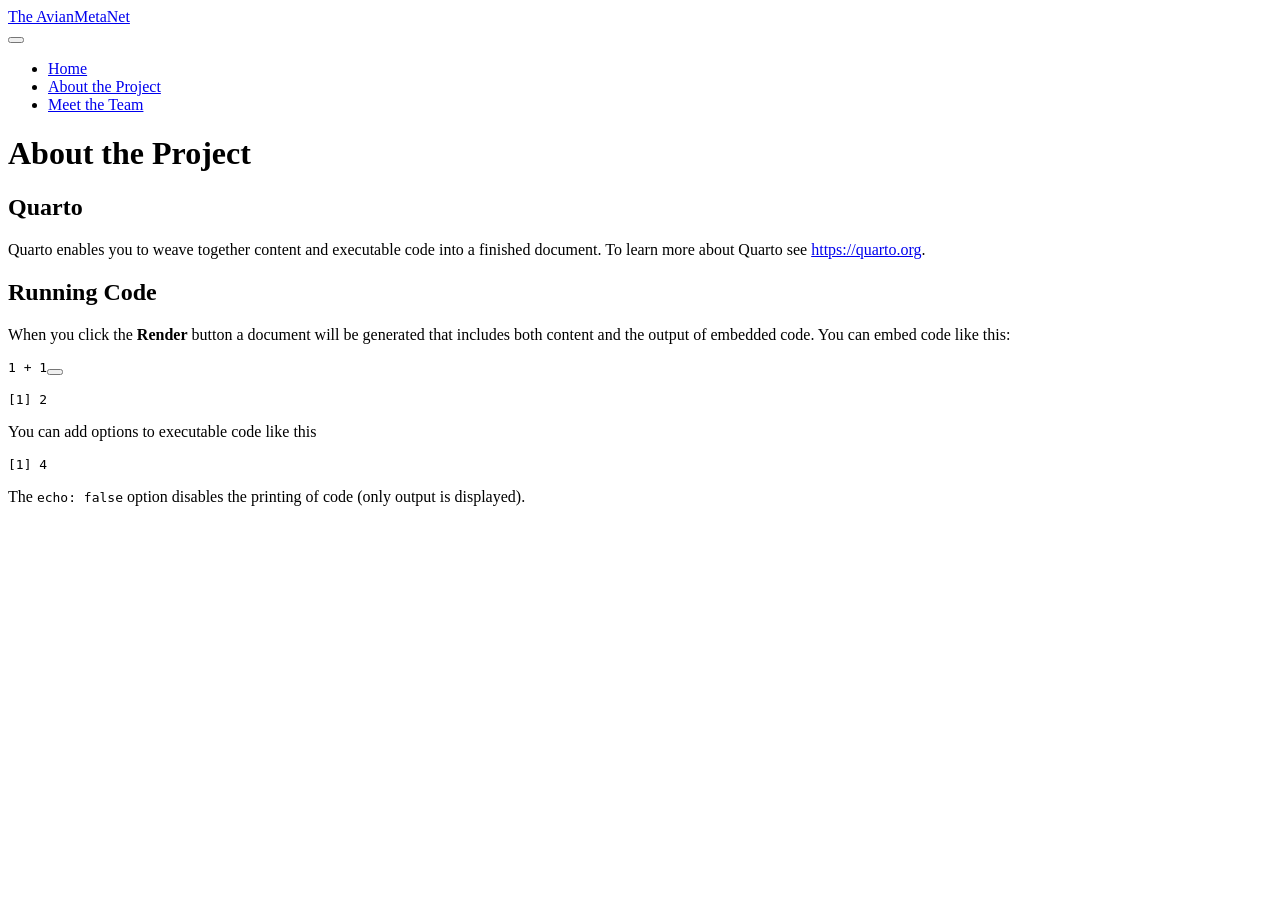
==== docs/about.html @ c0c6c942 "Change naming from Avian Interaction Database/Network to AvianMetaNet (ain -> amn)." ====
<!DOCTYPE html>
<html xmlns="http://www.w3.org/1999/xhtml" lang="en" xml:lang="en"><head>

<meta charset="utf-8">
<meta name="generator" content="quarto-1.7.32">

<meta name="viewport" content="width=device-width, initial-scale=1.0, user-scalable=yes">


<title>About the Project – The AvianMetaNet</title>
<style>
code{white-space: pre-wrap;}
span.smallcaps{font-variant: small-caps;}
div.columns{display: flex; gap: min(4vw, 1.5em);}
div.column{flex: auto; overflow-x: auto;}
div.hanging-indent{margin-left: 1.5em; text-indent: -1.5em;}
ul.task-list{list-style: none;}
ul.task-list li input[type="checkbox"] {
  width: 0.8em;
  margin: 0 0.8em 0.2em -1em; /* quarto-specific, see https://github.com/quarto-dev/quarto-cli/issues/4556 */ 
  vertical-align: middle;
}
/* CSS for syntax highlighting */
html { -webkit-text-size-adjust: 100%; }
pre > code.sourceCode { white-space: pre; position: relative; }
pre > code.sourceCode > span { display: inline-block; line-height: 1.25; }
pre > code.sourceCode > span:empty { height: 1.2em; }
.sourceCode { overflow: visible; }
code.sourceCode > span { color: inherit; text-decoration: inherit; }
div.sourceCode { margin: 1em 0; }
pre.sourceCode { margin: 0; }
@media screen {
div.sourceCode { overflow: auto; }
}
@media print {
pre > code.sourceCode { white-space: pre-wrap; }
pre > code.sourceCode > span { text-indent: -5em; padding-left: 5em; }
}
pre.numberSource code
  { counter-reset: source-line 0; }
pre.numberSource code > span
  { position: relative; left: -4em; counter-increment: source-line; }
pre.numberSource code > span > a:first-child::before
  { content: counter(source-line);
    position: relative; left: -1em; text-align: right; vertical-align: baseline;
    border: none; display: inline-block;
    -webkit-touch-callout: none; -webkit-user-select: none;
    -khtml-user-select: none; -moz-user-select: none;
    -ms-user-select: none; user-select: none;
    padding: 0 4px; width: 4em;
  }
pre.numberSource { margin-left: 3em;  padding-left: 4px; }
div.sourceCode
  {   }
@media screen {
pre > code.sourceCode > span > a:first-child::before { text-decoration: underline; }
}
</style>


<script src="site_libs/quarto-nav/quarto-nav.js"></script>
<script src="site_libs/quarto-nav/headroom.min.js"></script>
<script src="site_libs/clipboard/clipboard.min.js"></script>
<script src="site_libs/quarto-search/autocomplete.umd.js"></script>
<script src="site_libs/quarto-search/fuse.min.js"></script>
<script src="site_libs/quarto-search/quarto-search.js"></script>
<meta name="quarto:offset" content="./">
<script src="site_libs/quarto-html/quarto.js" type="module"></script>
<script src="site_libs/quarto-html/tabsets/tabsets.js" type="module"></script>
<script src="site_libs/quarto-html/popper.min.js"></script>
<script src="site_libs/quarto-html/tippy.umd.min.js"></script>
<script src="site_libs/quarto-html/anchor.min.js"></script>
<link href="site_libs/quarto-html/tippy.css" rel="stylesheet">
<link href="site_libs/quarto-html/quarto-syntax-highlighting-37eea08aefeeee20ff55810ff984fec1.css" rel="stylesheet" id="quarto-text-highlighting-styles">
<script src="site_libs/bootstrap/bootstrap.min.js"></script>
<link href="site_libs/bootstrap/bootstrap-icons.css" rel="stylesheet">
<link href="site_libs/bootstrap/bootstrap-5cee0a7dc4f90cbbd1b29a2be4005166.min.css" rel="stylesheet" append-hash="true" id="quarto-bootstrap" data-mode="light">
<script id="quarto-search-options" type="application/json">{
  "location": "navbar",
  "copy-button": false,
  "collapse-after": 3,
  "panel-placement": "end",
  "type": "overlay",
  "limit": 50,
  "keyboard-shortcut": [
    "f",
    "/",
    "s"
  ],
  "show-item-context": false,
  "language": {
    "search-no-results-text": "No results",
    "search-matching-documents-text": "matching documents",
    "search-copy-link-title": "Copy link to search",
    "search-hide-matches-text": "Hide additional matches",
    "search-more-match-text": "more match in this document",
    "search-more-matches-text": "more matches in this document",
    "search-clear-button-title": "Clear",
    "search-text-placeholder": "",
    "search-detached-cancel-button-title": "Cancel",
    "search-submit-button-title": "Submit",
    "search-label": "Search"
  }
}</script>
<style>html{ scroll-behavior: smooth; }</style>


</head>

<body class="nav-fixed fullcontent quarto-light">

<div id="quarto-search-results"></div>
  <header id="quarto-header" class="headroom fixed-top">
    <nav class="navbar navbar-expand-lg " data-bs-theme="dark">
      <div class="navbar-container container-fluid">
      <div class="navbar-brand-container mx-auto">
    <a class="navbar-brand" href="./index.html">
    <span class="navbar-title">The AvianMetaNet</span>
    </a>
  </div>
            <div id="quarto-search" class="" title="Search"></div>
          <button class="navbar-toggler" type="button" data-bs-toggle="collapse" data-bs-target="#navbarCollapse" aria-controls="navbarCollapse" role="menu" aria-expanded="false" aria-label="Toggle navigation" onclick="if (window.quartoToggleHeadroom) { window.quartoToggleHeadroom(); }">
  <span class="navbar-toggler-icon"></span>
</button>
          <div class="collapse navbar-collapse" id="navbarCollapse">
            <ul class="navbar-nav navbar-nav-scroll me-auto">
  <li class="nav-item">
    <a class="nav-link" href="./index.html"> 
<span class="menu-text">Home</span></a>
  </li>  
  <li class="nav-item">
    <a class="nav-link active" href="./about.html" aria-current="page"> 
<span class="menu-text">About the Project</span></a>
  </li>  
  <li class="nav-item">
    <a class="nav-link" href="./team.html"> 
<span class="menu-text">Meet the Team</span></a>
  </li>  
</ul>
          </div> <!-- /navcollapse -->
            <div class="quarto-navbar-tools">
</div>
      </div> <!-- /container-fluid -->
    </nav>
</header>
<!-- content -->
<div id="quarto-content" class="quarto-container page-columns page-rows-contents page-layout-article page-navbar">
<!-- sidebar -->
<!-- margin-sidebar -->
    
<!-- main -->
<main class="content" id="quarto-document-content">

<header id="title-block-header" class="quarto-title-block default">
<div class="quarto-title">
<h1 class="title">About the Project</h1>
</div>



<div class="quarto-title-meta">

    
  
    
  </div>
  


</header>


<section id="quarto" class="level2">
<h2 class="anchored" data-anchor-id="quarto">Quarto</h2>
<p>Quarto enables you to weave together content and executable code into a finished document. To learn more about Quarto see <a href="https://quarto.org" class="uri">https://quarto.org</a>.</p>
</section>
<section id="running-code" class="level2">
<h2 class="anchored" data-anchor-id="running-code">Running Code</h2>
<p>When you click the <strong>Render</strong> button a document will be generated that includes both content and the output of embedded code. You can embed code like this:</p>
<div class="cell">
<div class="sourceCode cell-code" id="cb1"><pre class="sourceCode r code-with-copy"><code class="sourceCode r"><span id="cb1-1"><a href="#cb1-1" aria-hidden="true" tabindex="-1"></a><span class="dv">1</span> <span class="sc">+</span> <span class="dv">1</span></span></code><button title="Copy to Clipboard" class="code-copy-button"><i class="bi"></i></button></pre></div>
<div class="cell-output cell-output-stdout">
<pre><code>[1] 2</code></pre>
</div>
</div>
<p>You can add options to executable code like this</p>
<div class="cell">
<div class="cell-output cell-output-stdout">
<pre><code>[1] 4</code></pre>
</div>
</div>
<p>The <code>echo: false</code> option disables the printing of code (only output is displayed).</p>


</section>

</main> <!-- /main -->
<script id="quarto-html-after-body" type="application/javascript">
  window.document.addEventListener("DOMContentLoaded", function (event) {
    const icon = "";
    const anchorJS = new window.AnchorJS();
    anchorJS.options = {
      placement: 'right',
      icon: icon
    };
    anchorJS.add('.anchored');
    const isCodeAnnotation = (el) => {
      for (const clz of el.classList) {
        if (clz.startsWith('code-annotation-')) {                     
          return true;
        }
      }
      return false;
    }
    const onCopySuccess = function(e) {
      // button target
      const button = e.trigger;
      // don't keep focus
      button.blur();
      // flash "checked"
      button.classList.add('code-copy-button-checked');
      var currentTitle = button.getAttribute("title");
      button.setAttribute("title", "Copied!");
      let tooltip;
      if (window.bootstrap) {
        button.setAttribute("data-bs-toggle", "tooltip");
        button.setAttribute("data-bs-placement", "left");
        button.setAttribute("data-bs-title", "Copied!");
        tooltip = new bootstrap.Tooltip(button, 
          { trigger: "manual", 
            customClass: "code-copy-button-tooltip",
            offset: [0, -8]});
        tooltip.show();    
      }
      setTimeout(function() {
        if (tooltip) {
          tooltip.hide();
          button.removeAttribute("data-bs-title");
          button.removeAttribute("data-bs-toggle");
          button.removeAttribute("data-bs-placement");
        }
        button.setAttribute("title", currentTitle);
        button.classList.remove('code-copy-button-checked');
      }, 1000);
      // clear code selection
      e.clearSelection();
    }
    const getTextToCopy = function(trigger) {
        const codeEl = trigger.previousElementSibling.cloneNode(true);
        for (const childEl of codeEl.children) {
          if (isCodeAnnotation(childEl)) {
            childEl.remove();
          }
        }
        return codeEl.innerText;
    }
    const clipboard = new window.ClipboardJS('.code-copy-button:not([data-in-quarto-modal])', {
      text: getTextToCopy
    });
    clipboard.on('success', onCopySuccess);
    if (window.document.getElementById('quarto-embedded-source-code-modal')) {
      const clipboardModal = new window.ClipboardJS('.code-copy-button[data-in-quarto-modal]', {
        text: getTextToCopy,
        container: window.document.getElementById('quarto-embedded-source-code-modal')
      });
      clipboardModal.on('success', onCopySuccess);
    }
      var localhostRegex = new RegExp(/^(?:http|https):\/\/localhost\:?[0-9]*\//);
      var mailtoRegex = new RegExp(/^mailto:/);
        var filterRegex = new RegExp('/' + window.location.host + '/');
      var isInternal = (href) => {
          return filterRegex.test(href) || localhostRegex.test(href) || mailtoRegex.test(href);
      }
      // Inspect non-navigation links and adorn them if external
     var links = window.document.querySelectorAll('a[href]:not(.nav-link):not(.navbar-brand):not(.toc-action):not(.sidebar-link):not(.sidebar-item-toggle):not(.pagination-link):not(.no-external):not([aria-hidden]):not(.dropdown-item):not(.quarto-navigation-tool):not(.about-link)');
      for (var i=0; i<links.length; i++) {
        const link = links[i];
        if (!isInternal(link.href)) {
          // undo the damage that might have been done by quarto-nav.js in the case of
          // links that we want to consider external
          if (link.dataset.originalHref !== undefined) {
            link.href = link.dataset.originalHref;
          }
        }
      }
    function tippyHover(el, contentFn, onTriggerFn, onUntriggerFn) {
      const config = {
        allowHTML: true,
        maxWidth: 500,
        delay: 100,
        arrow: false,
        appendTo: function(el) {
            return el.parentElement;
        },
        interactive: true,
        interactiveBorder: 10,
        theme: 'quarto',
        placement: 'bottom-start',
      };
      if (contentFn) {
        config.content = contentFn;
      }
      if (onTriggerFn) {
        config.onTrigger = onTriggerFn;
      }
      if (onUntriggerFn) {
        config.onUntrigger = onUntriggerFn;
      }
      window.tippy(el, config); 
    }
    const noterefs = window.document.querySelectorAll('a[role="doc-noteref"]');
    for (var i=0; i<noterefs.length; i++) {
      const ref = noterefs[i];
      tippyHover(ref, function() {
        // use id or data attribute instead here
        let href = ref.getAttribute('data-footnote-href') || ref.getAttribute('href');
        try { href = new URL(href).hash; } catch {}
        const id = href.replace(/^#\/?/, "");
        const note = window.document.getElementById(id);
        if (note) {
          return note.innerHTML;
        } else {
          return "";
        }
      });
    }
    const xrefs = window.document.querySelectorAll('a.quarto-xref');
    const processXRef = (id, note) => {
      // Strip column container classes
      const stripColumnClz = (el) => {
        el.classList.remove("page-full", "page-columns");
        if (el.children) {
          for (const child of el.children) {
            stripColumnClz(child);
          }
        }
      }
      stripColumnClz(note)
      if (id === null || id.startsWith('sec-')) {
        // Special case sections, only their first couple elements
        const container = document.createElement("div");
        if (note.children && note.children.length > 2) {
          container.appendChild(note.children[0].cloneNode(true));
          for (let i = 1; i < note.children.length; i++) {
            const child = note.children[i];
            if (child.tagName === "P" && child.innerText === "") {
              continue;
            } else {
              container.appendChild(child.cloneNode(true));
              break;
            }
          }
          if (window.Quarto?.typesetMath) {
            window.Quarto.typesetMath(container);
          }
          return container.innerHTML
        } else {
          if (window.Quarto?.typesetMath) {
            window.Quarto.typesetMath(note);
          }
          return note.innerHTML;
        }
      } else {
        // Remove any anchor links if they are present
        const anchorLink = note.querySelector('a.anchorjs-link');
        if (anchorLink) {
          anchorLink.remove();
        }
        if (window.Quarto?.typesetMath) {
          window.Quarto.typesetMath(note);
        }
        if (note.classList.contains("callout")) {
          return note.outerHTML;
        } else {
          return note.innerHTML;
        }
      }
    }
    for (var i=0; i<xrefs.length; i++) {
      const xref = xrefs[i];
      tippyHover(xref, undefined, function(instance) {
        instance.disable();
        let url = xref.getAttribute('href');
        let hash = undefined; 
        if (url.startsWith('#')) {
          hash = url;
        } else {
          try { hash = new URL(url).hash; } catch {}
        }
        if (hash) {
          const id = hash.replace(/^#\/?/, "");
          const note = window.document.getElementById(id);
          if (note !== null) {
            try {
              const html = processXRef(id, note.cloneNode(true));
              instance.setContent(html);
            } finally {
              instance.enable();
              instance.show();
            }
          } else {
            // See if we can fetch this
            fetch(url.split('#')[0])
            .then(res => res.text())
            .then(html => {
              const parser = new DOMParser();
              const htmlDoc = parser.parseFromString(html, "text/html");
              const note = htmlDoc.getElementById(id);
              if (note !== null) {
                const html = processXRef(id, note);
                instance.setContent(html);
              } 
            }).finally(() => {
              instance.enable();
              instance.show();
            });
          }
        } else {
          // See if we can fetch a full url (with no hash to target)
          // This is a special case and we should probably do some content thinning / targeting
          fetch(url)
          .then(res => res.text())
          .then(html => {
            const parser = new DOMParser();
            const htmlDoc = parser.parseFromString(html, "text/html");
            const note = htmlDoc.querySelector('main.content');
            if (note !== null) {
              // This should only happen for chapter cross references
              // (since there is no id in the URL)
              // remove the first header
              if (note.children.length > 0 && note.children[0].tagName === "HEADER") {
                note.children[0].remove();
              }
              const html = processXRef(null, note);
              instance.setContent(html);
            } 
          }).finally(() => {
            instance.enable();
            instance.show();
          });
        }
      }, function(instance) {
      });
    }
        let selectedAnnoteEl;
        const selectorForAnnotation = ( cell, annotation) => {
          let cellAttr = 'data-code-cell="' + cell + '"';
          let lineAttr = 'data-code-annotation="' +  annotation + '"';
          const selector = 'span[' + cellAttr + '][' + lineAttr + ']';
          return selector;
        }
        const selectCodeLines = (annoteEl) => {
          const doc = window.document;
          const targetCell = annoteEl.getAttribute("data-target-cell");
          const targetAnnotation = annoteEl.getAttribute("data-target-annotation");
          const annoteSpan = window.document.querySelector(selectorForAnnotation(targetCell, targetAnnotation));
          const lines = annoteSpan.getAttribute("data-code-lines").split(",");
          const lineIds = lines.map((line) => {
            return targetCell + "-" + line;
          })
          let top = null;
          let height = null;
          let parent = null;
          if (lineIds.length > 0) {
              //compute the position of the single el (top and bottom and make a div)
              const el = window.document.getElementById(lineIds[0]);
              top = el.offsetTop;
              height = el.offsetHeight;
              parent = el.parentElement.parentElement;
            if (lineIds.length > 1) {
              const lastEl = window.document.getElementById(lineIds[lineIds.length - 1]);
              const bottom = lastEl.offsetTop + lastEl.offsetHeight;
              height = bottom - top;
            }
            if (top !== null && height !== null && parent !== null) {
              // cook up a div (if necessary) and position it 
              let div = window.document.getElementById("code-annotation-line-highlight");
              if (div === null) {
                div = window.document.createElement("div");
                div.setAttribute("id", "code-annotation-line-highlight");
                div.style.position = 'absolute';
                parent.appendChild(div);
              }
              div.style.top = top - 2 + "px";
              div.style.height = height + 4 + "px";
              div.style.left = 0;
              let gutterDiv = window.document.getElementById("code-annotation-line-highlight-gutter");
              if (gutterDiv === null) {
                gutterDiv = window.document.createElement("div");
                gutterDiv.setAttribute("id", "code-annotation-line-highlight-gutter");
                gutterDiv.style.position = 'absolute';
                const codeCell = window.document.getElementById(targetCell);
                const gutter = codeCell.querySelector('.code-annotation-gutter');
                gutter.appendChild(gutterDiv);
              }
              gutterDiv.style.top = top - 2 + "px";
              gutterDiv.style.height = height + 4 + "px";
            }
            selectedAnnoteEl = annoteEl;
          }
        };
        const unselectCodeLines = () => {
          const elementsIds = ["code-annotation-line-highlight", "code-annotation-line-highlight-gutter"];
          elementsIds.forEach((elId) => {
            const div = window.document.getElementById(elId);
            if (div) {
              div.remove();
            }
          });
          selectedAnnoteEl = undefined;
        };
          // Handle positioning of the toggle
      window.addEventListener(
        "resize",
        throttle(() => {
          elRect = undefined;
          if (selectedAnnoteEl) {
            selectCodeLines(selectedAnnoteEl);
          }
        }, 10)
      );
      function throttle(fn, ms) {
      let throttle = false;
      let timer;
        return (...args) => {
          if(!throttle) { // first call gets through
              fn.apply(this, args);
              throttle = true;
          } else { // all the others get throttled
              if(timer) clearTimeout(timer); // cancel #2
              timer = setTimeout(() => {
                fn.apply(this, args);
                timer = throttle = false;
              }, ms);
          }
        };
      }
        // Attach click handler to the DT
        const annoteDls = window.document.querySelectorAll('dt[data-target-cell]');
        for (const annoteDlNode of annoteDls) {
          annoteDlNode.addEventListener('click', (event) => {
            const clickedEl = event.target;
            if (clickedEl !== selectedAnnoteEl) {
              unselectCodeLines();
              const activeEl = window.document.querySelector('dt[data-target-cell].code-annotation-active');
              if (activeEl) {
                activeEl.classList.remove('code-annotation-active');
              }
              selectCodeLines(clickedEl);
              clickedEl.classList.add('code-annotation-active');
            } else {
              // Unselect the line
              unselectCodeLines();
              clickedEl.classList.remove('code-annotation-active');
            }
          });
        }
    const findCites = (el) => {
      const parentEl = el.parentElement;
      if (parentEl) {
        const cites = parentEl.dataset.cites;
        if (cites) {
          return {
            el,
            cites: cites.split(' ')
          };
        } else {
          return findCites(el.parentElement)
        }
      } else {
        return undefined;
      }
    };
    var bibliorefs = window.document.querySelectorAll('a[role="doc-biblioref"]');
    for (var i=0; i<bibliorefs.length; i++) {
      const ref = bibliorefs[i];
      const citeInfo = findCites(ref);
      if (citeInfo) {
        tippyHover(citeInfo.el, function() {
          var popup = window.document.createElement('div');
          citeInfo.cites.forEach(function(cite) {
            var citeDiv = window.document.createElement('div');
            citeDiv.classList.add('hanging-indent');
            citeDiv.classList.add('csl-entry');
            var biblioDiv = window.document.getElementById('ref-' + cite);
            if (biblioDiv) {
              citeDiv.innerHTML = biblioDiv.innerHTML;
            }
            popup.appendChild(citeDiv);
          });
          return popup.innerHTML;
        });
      }
    }
  });
  </script>
</div> <!-- /content -->




<script src="site_libs/quarto-html/zenscroll-min.js"></script>
</body></html>
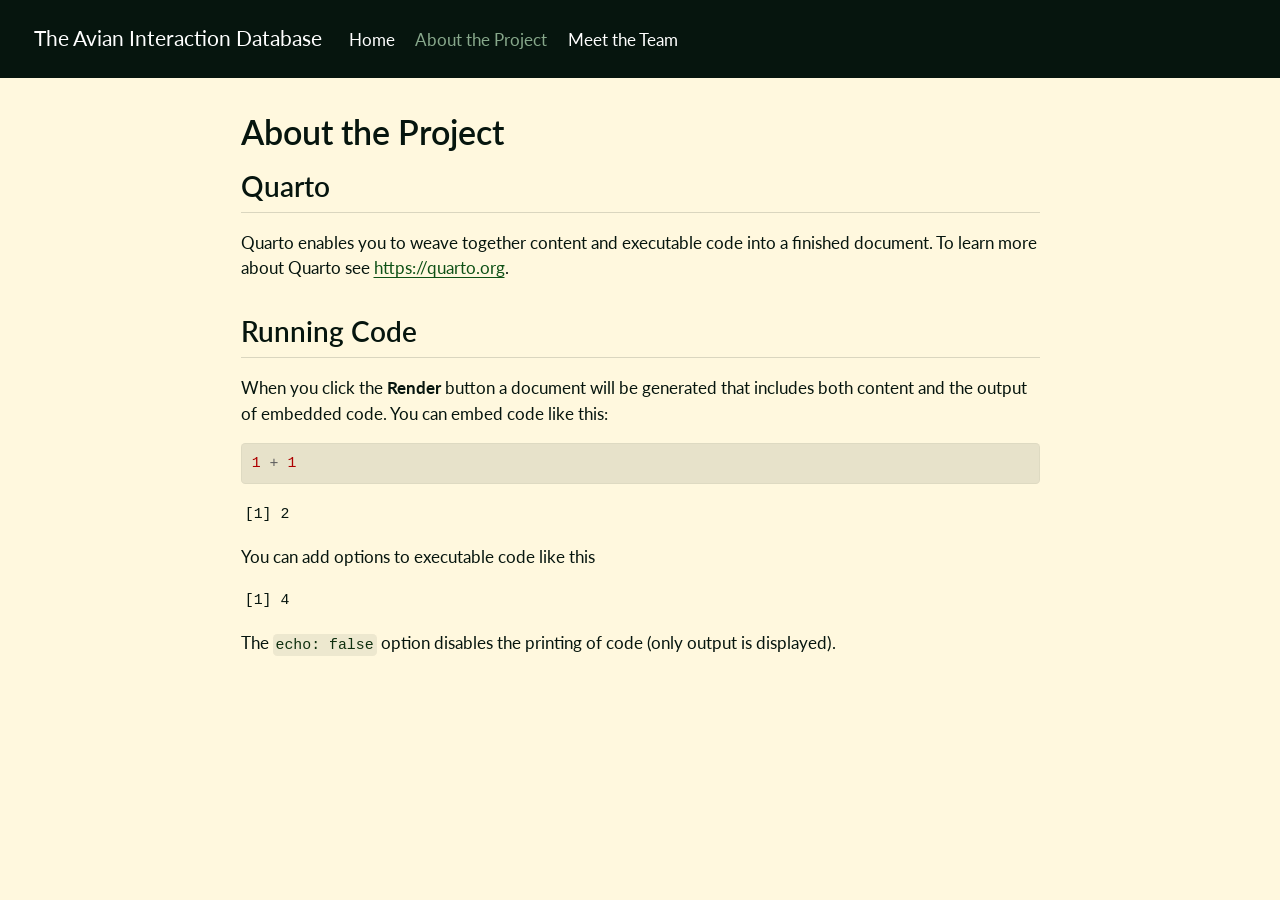
==== commit ab8c2ca8: "website changes" ====
--- a/docs/about.html
+++ b/docs/about.html
@@ -2,12 +2,12 @@
 <html xmlns="http://www.w3.org/1999/xhtml" lang="en" xml:lang="en"><head>
 
 <meta charset="utf-8">
-<meta name="generator" content="quarto-1.7.32">
+<meta name="generator" content="quarto-1.8.25">
 
 <meta name="viewport" content="width=device-width, initial-scale=1.0, user-scalable=yes">
 
 
-<title>About the Project – The AvianMetaNet</title>
+<title>About the Project – The Avian Interaction Database</title>
 <style>
 code{white-space: pre-wrap;}
 span.smallcaps{font-variant: small-caps;}
@@ -67,14 +67,15 @@
 <meta name="quarto:offset" content="./">
 <script src="site_libs/quarto-html/quarto.js" type="module"></script>
 <script src="site_libs/quarto-html/tabsets/tabsets.js" type="module"></script>
+<script src="site_libs/quarto-html/axe/axe-check.js" type="module"></script>
 <script src="site_libs/quarto-html/popper.min.js"></script>
 <script src="site_libs/quarto-html/tippy.umd.min.js"></script>
 <script src="site_libs/quarto-html/anchor.min.js"></script>
 <link href="site_libs/quarto-html/tippy.css" rel="stylesheet">
-<link href="site_libs/quarto-html/quarto-syntax-highlighting-37eea08aefeeee20ff55810ff984fec1.css" rel="stylesheet" id="quarto-text-highlighting-styles">
+<link href="site_libs/quarto-html/quarto-syntax-highlighting-7b89279ff1a6dce999919e0e67d4d9ec.css" rel="stylesheet" id="quarto-text-highlighting-styles">
 <script src="site_libs/bootstrap/bootstrap.min.js"></script>
 <link href="site_libs/bootstrap/bootstrap-icons.css" rel="stylesheet">
-<link href="site_libs/bootstrap/bootstrap-5cee0a7dc4f90cbbd1b29a2be4005166.min.css" rel="stylesheet" append-hash="true" id="quarto-bootstrap" data-mode="light">
+<link href="site_libs/bootstrap/bootstrap-b690d9617aeb5d7a8f2b9dd33b6adb31.min.css" rel="stylesheet" append-hash="true" id="quarto-bootstrap" data-mode="light">
 <script id="quarto-search-options" type="application/json">{
   "location": "navbar",
   "copy-button": false,
@@ -114,8 +115,10 @@
     <nav class="navbar navbar-expand-lg " data-bs-theme="dark">
       <div class="navbar-container container-fluid">
       <div class="navbar-brand-container mx-auto">
+    <a href="./index.html" class="navbar-brand navbar-brand-logo">
+    </a>
     <a class="navbar-brand" href="./index.html">
-    <span class="navbar-title">The AvianMetaNet</span>
+    <span class="navbar-title">The Avian Interaction Database</span>
     </a>
   </div>
             <div id="quarto-search" class="" title="Search"></div>
@@ -178,7 +181,7 @@
 <h2 class="anchored" data-anchor-id="running-code">Running Code</h2>
 <p>When you click the <strong>Render</strong> button a document will be generated that includes both content and the output of embedded code. You can embed code like this:</p>
 <div class="cell">
-<div class="sourceCode cell-code" id="cb1"><pre class="sourceCode r code-with-copy"><code class="sourceCode r"><span id="cb1-1"><a href="#cb1-1" aria-hidden="true" tabindex="-1"></a><span class="dv">1</span> <span class="sc">+</span> <span class="dv">1</span></span></code><button title="Copy to Clipboard" class="code-copy-button"><i class="bi"></i></button></pre></div>
+<div class="code-copy-outer-scaffold"><div class="sourceCode cell-code" id="cb1"><pre class="sourceCode r code-with-copy"><code class="sourceCode r"><span id="cb1-1"><a href="#cb1-1" aria-hidden="true" tabindex="-1"></a><span class="dv">1</span> <span class="sc">+</span> <span class="dv">1</span></span></code></pre></div><button title="Copy to Clipboard" class="code-copy-button"><i class="bi"></i></button></div>
 <div class="cell-output cell-output-stdout">
 <pre><code>[1] 2</code></pre>
 </div>
@@ -246,13 +249,14 @@
       e.clearSelection();
     }
     const getTextToCopy = function(trigger) {
-        const codeEl = trigger.previousElementSibling.cloneNode(true);
-        for (const childEl of codeEl.children) {
-          if (isCodeAnnotation(childEl)) {
-            childEl.remove();
-          }
-        }
-        return codeEl.innerText;
+      const outerScaffold = trigger.parentElement.cloneNode(true);
+      const codeEl = outerScaffold.querySelector('code');
+      for (const childEl of codeEl.children) {
+        if (isCodeAnnotation(childEl)) {
+          childEl.remove();
+        }
+      }
+      return codeEl.innerText;
     }
     const clipboard = new window.ClipboardJS('.code-copy-button:not([data-in-quarto-modal])', {
       text: getTextToCopy
@@ -600,4 +604,4 @@
 
 
 <script src="site_libs/quarto-html/zenscroll-min.js"></script>
-</body></html>
+</body></html>
--- a/docs/site_libs/quarto-html/quarto-syntax-highlighting-7b89279ff1a6dce999919e0e67d4d9ec.css
+++ b/docs/site_libs/quarto-html/quarto-syntax-highlighting-7b89279ff1a6dce999919e0e67d4d9ec.css
@@ -0,0 +1,236 @@
+/* quarto syntax highlight colors */
+:root {
+  --quarto-hl-ot-color: #003B4F;
+  --quarto-hl-at-color: #657422;
+  --quarto-hl-ss-color: #20794D;
+  --quarto-hl-an-color: #5E5E5E;
+  --quarto-hl-fu-color: #4758AB;
+  --quarto-hl-st-color: #20794D;
+  --quarto-hl-cf-color: #003B4F;
+  --quarto-hl-op-color: #5E5E5E;
+  --quarto-hl-er-color: #AD0000;
+  --quarto-hl-bn-color: #AD0000;
+  --quarto-hl-al-color: #AD0000;
+  --quarto-hl-va-color: #111111;
+  --quarto-hl-bu-color: inherit;
+  --quarto-hl-ex-color: inherit;
+  --quarto-hl-pp-color: #AD0000;
+  --quarto-hl-in-color: #5E5E5E;
+  --quarto-hl-vs-color: #20794D;
+  --quarto-hl-wa-color: #5E5E5E;
+  --quarto-hl-do-color: #5E5E5E;
+  --quarto-hl-im-color: #00769E;
+  --quarto-hl-ch-color: #20794D;
+  --quarto-hl-dt-color: #AD0000;
+  --quarto-hl-fl-color: #AD0000;
+  --quarto-hl-co-color: #5E5E5E;
+  --quarto-hl-cv-color: #5E5E5E;
+  --quarto-hl-cn-color: #8f5902;
+  --quarto-hl-sc-color: #5E5E5E;
+  --quarto-hl-dv-color: #AD0000;
+  --quarto-hl-kw-color: #003B4F;
+}
+
+/* other quarto variables */
+:root {
+  --quarto-font-monospace: SFMono-Regular, Menlo, Monaco, Consolas, "Liberation Mono", "Courier New", monospace;
+}
+
+/* syntax highlight based on Pandoc's rules */
+pre > code.sourceCode > span {
+  color: #003B4F;
+}
+
+code.sourceCode > span {
+  color: #003B4F;
+}
+
+div.sourceCode,
+div.sourceCode pre.sourceCode {
+  color: #003B4F;
+}
+
+/* Normal */
+code span {
+  color: #003B4F;
+}
+
+/* Alert */
+code span.al {
+  color: #AD0000;
+  font-style: inherit;
+}
+
+/* Annotation */
+code span.an {
+  color: #5E5E5E;
+  font-style: inherit;
+}
+
+/* Attribute */
+code span.at {
+  color: #657422;
+  font-style: inherit;
+}
+
+/* BaseN */
+code span.bn {
+  color: #AD0000;
+  font-style: inherit;
+}
+
+/* BuiltIn */
+code span.bu {
+  font-style: inherit;
+}
+
+/* ControlFlow */
+code span.cf {
+  color: #003B4F;
+  font-weight: bold;
+  font-style: inherit;
+}
+
+/* Char */
+code span.ch {
+  color: #20794D;
+  font-style: inherit;
+}
+
+/* Constant */
+code span.cn {
+  color: #8f5902;
+  font-style: inherit;
+}
+
+/* Comment */
+code span.co {
+  color: #5E5E5E;
+  font-style: inherit;
+}
+
+/* CommentVar */
+code span.cv {
+  color: #5E5E5E;
+  font-style: italic;
+}
+
+/* Documentation */
+code span.do {
+  color: #5E5E5E;
+  font-style: italic;
+}
+
+/* DataType */
+code span.dt {
+  color: #AD0000;
+  font-style: inherit;
+}
+
+/* DecVal */
+code span.dv {
+  color: #AD0000;
+  font-style: inherit;
+}
+
+/* Error */
+code span.er {
+  color: #AD0000;
+  font-style: inherit;
+}
+
+/* Extension */
+code span.ex {
+  font-style: inherit;
+}
+
+/* Float */
+code span.fl {
+  color: #AD0000;
+  font-style: inherit;
+}
+
+/* Function */
+code span.fu {
+  color: #4758AB;
+  font-style: inherit;
+}
+
+/* Import */
+code span.im {
+  color: #00769E;
+  font-style: inherit;
+}
+
+/* Information */
+code span.in {
+  color: #5E5E5E;
+  font-style: inherit;
+}
+
+/* Keyword */
+code span.kw {
+  color: #003B4F;
+  font-weight: bold;
+  font-style: inherit;
+}
+
+/* Operator */
+code span.op {
+  color: #5E5E5E;
+  font-style: inherit;
+}
+
+/* Other */
+code span.ot {
+  color: #003B4F;
+  font-style: inherit;
+}
+
+/* Preprocessor */
+code span.pp {
+  color: #AD0000;
+  font-style: inherit;
+}
+
+/* SpecialChar */
+code span.sc {
+  color: #5E5E5E;
+  font-style: inherit;
+}
+
+/* SpecialString */
+code span.ss {
+  color: #20794D;
+  font-style: inherit;
+}
+
+/* String */
+code span.st {
+  color: #20794D;
+  font-style: inherit;
+}
+
+/* Variable */
+code span.va {
+  color: #111111;
+  font-style: inherit;
+}
+
+/* VerbatimString */
+code span.vs {
+  color: #20794D;
+  font-style: inherit;
+}
+
+/* Warning */
+code span.wa {
+  color: #5E5E5E;
+  font-style: italic;
+}
+
+.prevent-inlining {
+  content: "</";
+}
+
+/*# sourceMappingURL=3944bc705cfaf4c80e56f77c5205168a.css.map */
